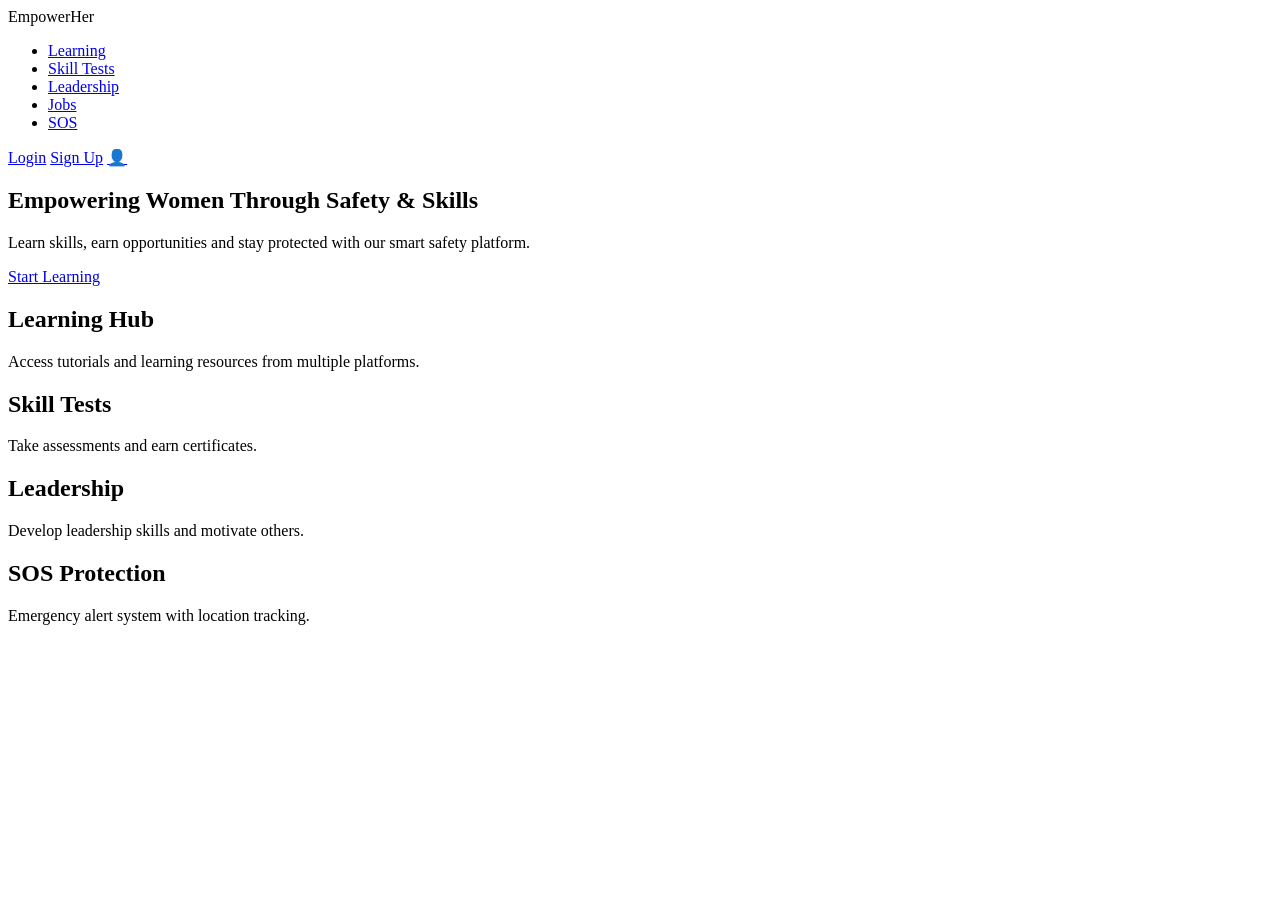
==== index.html @ 3ff3e0e3 "Add files via upload" ====
<!DOCTYPE html>
<html lang="en">

<head>
<meta charset="UTF-8">
<title>EmpowerHer</title>

<link rel="stylesheet" href="css/style.css">
<link rel="stylesheet" href="css/animations.css">

<style>

/* Make cards clickable without underline */
.features a{
text-decoration:none;
color:inherit;
}

.card{
cursor:pointer;
transition:0.3s;
}

.card:hover{
transform:scale(1.05);
}

</style>

</head>

<body>

<nav class="navbar">

<div class="logo">EmpowerHer</div>

<ul class="nav-links">
<li><a href="learning.html">Learning</a></li>
<li><a href="test.html">Skill Tests</a></li>
<li><a href="leadership.html">Leadership</a></li>
<li><a href="jobs.html">Jobs</a></li>
<li><a href="sos.html">SOS</a></li>
</ul>

<div class="account">

<a href="login.html" class="login-btn">Login</a>
<a href="signup.html" class="signup-btn">Sign Up</a>

<a href="profile.html" class="profile-icon">👤</a>

</div>

</nav>


<section class="hero">

<h1 class="fade-in">
Empowering Women Through Safety & Skills
</h1>

<p class="fade-in-delay">
Learn skills, earn opportunities and stay protected with our smart safety platform.
</p>

<a href="learning.html" class="main-btn">
Start Learning
</a>

</section>


<section class="features">

<a href="learning.html">
<div class="card">
<h2>Learning Hub</h2>
<p>Access tutorials and learning resources from multiple platforms.</p>
</div>
</a>

<a href="test.html">
<div class="card">
<h2>Skill Tests</h2>
<p>Take assessments and earn certificates.</p>
</div>
</a>

<a href="leadership.html">
<div class="card">
<h2>Leadership</h2>
<p>Develop leadership skills and motivate others.</p>
</div>
</a>

<a href="sos.html">
<div class="card">
<h2>SOS Protection</h2>
<p>Emergency alert system with location tracking.</p>
</div>
</a>

</section>

<script src="js/app.js"></script>

</body>
</html>
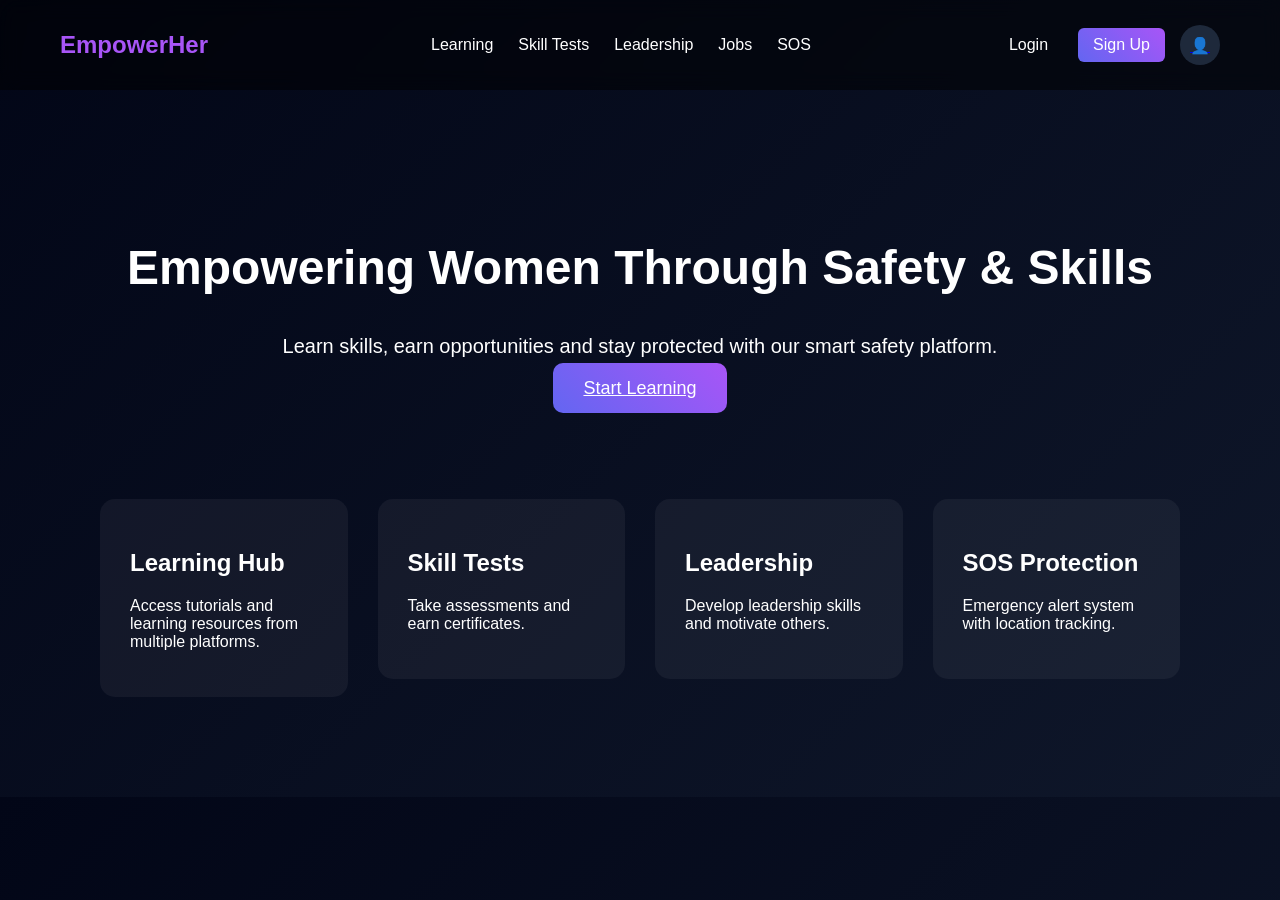
==== commit 46177d50: "Update index.html" ====
--- a/index.html
+++ b/index.html
@@ -5,8 +5,8 @@
 <meta charset="UTF-8">
 <title>EmpowerHer</title>
 
-<link rel="stylesheet" href="css/style.css">
-<link rel="stylesheet" href="css/animations.css">
+<link rel="stylesheet" href="style.css">
+<link rel="stylesheet" href="animations.css">
 
 <style>
 
@@ -107,4 +107,4 @@
 <script src="js/app.js"></script>
 
 </body>
-</html>+</html>
--- a/style.css
+++ b/style.css
@@ -0,0 +1,130 @@
+body{
+margin:0;
+font-family:Arial, sans-serif;
+background:linear-gradient(135deg,#020617,#0f172a);
+color:white;
+}
+
+.navbar{
+display:flex;
+justify-content:space-between;
+align-items:center;
+padding:20px 60px;
+background:rgba(0,0,0,0.5);
+backdrop-filter:blur(10px);
+}
+
+.logo{
+font-size:24px;
+font-weight:bold;
+color:#a855f7;
+}
+
+.nav-links{
+display:flex;
+gap:25px;
+list-style:none;
+}
+
+.nav-links a{
+color:white;
+text-decoration:none;
+transition:0.3s;
+}
+
+.nav-links a:hover{
+color:#a855f7;
+}
+
+.account{
+display:flex;
+align-items:center;
+gap:15px;
+}
+
+.login-btn{
+color:white;
+text-decoration:none;
+padding:8px 15px;
+border-radius:6px;
+transition:0.3s;
+}
+
+.login-btn:hover{
+background:#6366f1;
+}
+
+.signup-btn{
+background:linear-gradient(45deg,#6366f1,#a855f7);
+padding:8px 15px;
+border-radius:6px;
+color:white;
+text-decoration:none;
+}
+
+.profile-icon{
+width:40px;
+height:40px;
+display:flex;
+align-items:center;
+justify-content:center;
+background:#1e293b;
+border-radius:50%;
+cursor:pointer;
+transition:0.3s;
+}
+
+.profile-icon:hover{
+transform:scale(1.1);
+box-shadow:0 0 15px #a855f7;
+}
+
+.hero{
+text-align:center;
+margin-top:150px;
+}
+
+.hero h1{
+font-size:48px;
+}
+
+.hero p{
+margin-top:20px;
+font-size:20px;
+}
+
+.main-btn{
+margin-top:30px;
+padding:15px 30px;
+border:none;
+background:linear-gradient(45deg,#6366f1,#a855f7);
+color:white;
+font-size:18px;
+border-radius:10px;
+cursor:pointer;
+transition:0.3s;
+}
+
+.main-btn:hover{
+transform:scale(1.1);
+box-shadow:0 0 20px #a855f7;
+}
+
+.features{
+display:grid;
+grid-template-columns:repeat(4,1fr);
+gap:30px;
+padding:100px;
+}
+
+.card{
+background:rgba(255,255,255,0.05);
+padding:30px;
+border-radius:15px;
+transition:0.4s;
+}
+
+.card:hover{
+transform:translateY(-10px);
+box-shadow:0 0 30px #7c3aed;
+}
--- a/animations.css
+++ b/animations.css
@@ -0,0 +1,23 @@
+.fade-in{
+opacity:0;
+animation:fadeIn 1.5s forwards;
+}
+
+.fade-in-delay{
+opacity:0;
+animation:fadeIn 2.5s forwards;
+}
+
+@keyframes fadeIn{
+
+from{
+opacity:0;
+transform:translateY(20px);
+}
+
+to{
+opacity:1;
+transform:translateY(0);
+}
+
+}
